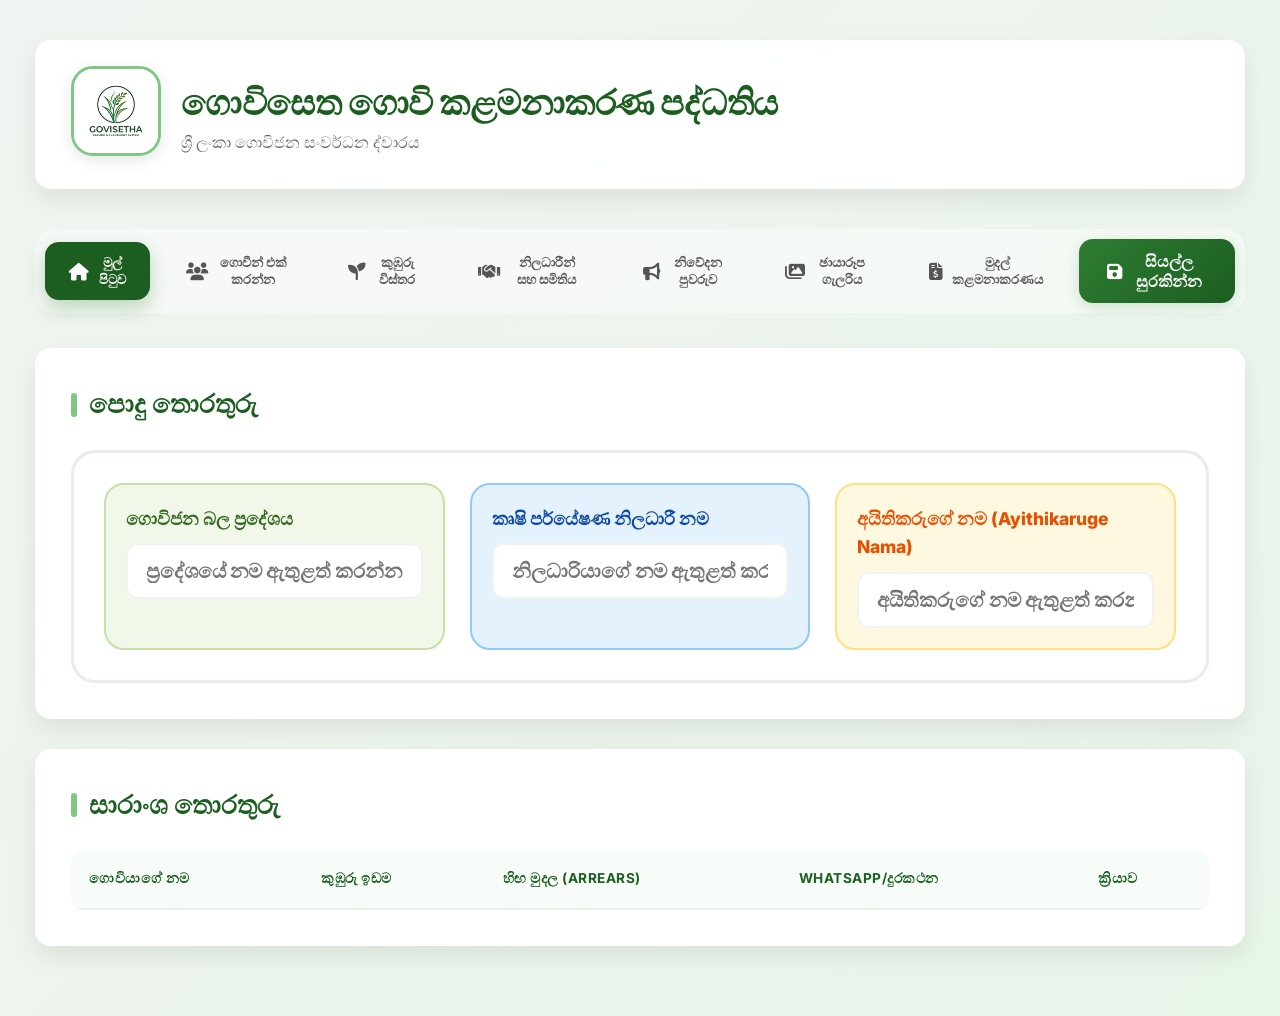
==== Farmers Detail/index.html @ 4ab50ee8 "Add files via upload" ====
<!DOCTYPE html>
<html lang="si">
<head>
  <meta charset="UTF-8">
  <meta name="viewport" content="width=device-width, initial-scale=1.0">
  <title>ගොවියාගේ විස්තර - Goviyage Wisthara</title>
  <link rel="stylesheet" href="style.css">
  <link rel="stylesheet" href="https://cdnjs.cloudflare.com/ajax/libs/font-awesome/6.4.0/css/all.min.css">
  <link href="https://fonts.googleapis.com/css2?family=Inter:wght@400;600;700&family=Noto+Sans+Sinhala:wght@400;700&display=swap" rel="stylesheet">
  <link rel="icon" id="dynamic-favicon" href="logo.png">
  <link rel="manifest" href="manifest.json">
  <meta name="apple-mobile-web-app-capable" content="yes">
  <meta name="apple-mobile-web-app-status-bar-style" content="black-translucent">
  <meta name="theme-color" content="#1b5e20">
  <link rel="apple-touch-icon" href="logo.png">
  <style>
    body { font-family: 'Inter', 'Noto Sans Sinhala', sans-serif; }
  </style>
</head>
<body>
  <div class="container">
    <header>
      <div class="logo-section">
        <label for="logo-upload" style="cursor: pointer;">
          <img id="logo-preview" src="logo.png" alt="Logo">
          <input type="file" id="logo-upload" accept="image/*" style="display: none;">
        </label>
        <div class="header-info">
          <h1 id="header-title">ගොවිසෙත ගොවි කළමනාකරණ පද්ධතිය</h1>
          <p>ශ්‍රී ලංකා ගොවිජන සංවර්ධන ද්වාරය</p>
        </div>
      </div>
      <div class="header-right" id="header-action-area">
      </div>
    </header>

    <nav>
      <button class="nav-btn active" data-section="home"><i class="fas fa-home"></i> මුල් පිටුව</button>
      <button class="nav-btn" data-section="farmers"><i class="fas fa-users"></i> ගොවීන් එක් කරන්න</button>
      <button class="nav-btn" data-section="paddy"><i class="fas fa-seedling"></i> කුඹුරු විස්තර</button>
      <button class="nav-btn" data-section="society"><i class="fas fa-handshake"></i> නිලධාරීන් සහ සමිතිය</button>
      <button class="nav-btn" data-section="notices"><i class="fas fa-bullhorn"></i> නිවේදන පුවරුව</button>
      <button class="nav-btn" data-section="gallery"><i class="fas fa-images"></i> ඡායාරූප ගැලරිය</button>
      <button class="nav-btn" data-section="finance"><i class="fas fa-file-invoice-dollar"></i> මුදල් කළමනාකරණය</button>
      <button id="save-all-btn" class="btn-primary save-nav-btn"><i class="fas fa-save"></i> සියල්ල සුරකින්න</button>
    </nav>

    <!-- Home Section -->
    <section id="home" class="section active">
      <div class="card">
        <h2>පොදු තොරතුරු</h2>
        <div class="form-grid info-highlight-grid">
          <div class="form-group highlight-box area-box">
            <label class="color-label">ගොවිජන බල ප්‍රදේශය</label>
            <input type="text" id="area-input" class="color-input" placeholder="ප්‍රදේශයේ නම ඇතුළත් කරන්න">
          </div>
          <div class="form-group highlight-box officer-box">
            <label class="color-label">කෘෂි පර්යේෂණ නිලධාරී නම</label>
            <input type="text" id="officer-name" class="color-input" placeholder="නිලධාරියාගේ නම ඇතුළත් කරන්න">
          </div>
          <div class="form-group highlight-box owner-box">
            <label class="color-label">අයිතිකරුගේ නම (Ayithikaruge Nama)</label>
            <input type="text" id="owner-name" class="color-input" placeholder="අයිතිකරුගේ නම ඇතුළත් කරන්න">
          </div>
        </div>
      </div>
      <div class="card">
        <h2>සාරාංශ තොරතුරු</h2>
        <table id="summary-table">
          <thead>
            <tr>
              <th>ගොවියාගේ නම</th>
              <th>කුඹුරු ඉඩම</th>
              <th>හිඟ මුදල (Arrears)</th>
              <th>WhatsApp/දුරකථන</th>
              <th>ක්‍රියාව</th>
            </tr>
          </thead>
          <tbody id="summary-list">
            <!-- Summary rows will be added here -->
          </tbody>
        </table>
      </div>
    </section>

    <!-- Farmers Management Section -->
    <section id="farmers" class="section">
      <div class="card">
        <h2><i class="fas fa-search"></i> ගොවීන් සොයන්න (සොයා බැලීම)</h2>
        <div class="form-group">
          <label>ගොවියාගේ නම, හැඳුනුම්පත් අංකය හෝ කුඹුරේ නම ඇතුළත් කරන්න</label>
          <div style="position: relative;">
            <input type="text" id="farmer-search" placeholder="සෙවීමට මෙහි ටයිප් කරන්න...">
            <div id="search-results" class="search-suggestions" style="display: none;"></div>
          </div>
        </div>
      </div>
      <div class="card">
        <h2 id="form-title">ගොවි විස්තර පෝරමය</h2>
        <form id="farmer-form">
          <input type="hidden" id="f-id">
          <div class="form-grid">
            <div class="form-group">
              <label>ගොවියාගේ නම (Nama)</label>
              <input type="text" id="f-name" required placeholder="සම්පූර්ණ නම">
            </div>
            <div class="form-group">
              <label>උපන් දිනය (Upandinaya)</label>
              <input type="date" id="f-dob" required>
            </div>
            <div class="form-group">
              <label>හැඳුනුම්පත් අංකය (Hadunumpath ankaya)</label>
              <input type="text" id="f-nic" required placeholder="NIC අංකය">
            </div>
            <div class="form-group">
              <label>ලිපිනය (Lipinaya)</label>
              <input type="text" id="f-address" required placeholder="නිවසේ ලිපිනය">
            </div>
            <div class="form-group">
              <label>WhatsApp / දුරකථන අංකය (ප්‍රධාන)</label>
              <input type="tel" id="f-tel-main" required placeholder="07xxxxxxxx">
            </div>
            <div class="form-group">
              <label>විකල්ප දුරකථන අංක 1</label>
              <input type="tel" id="f-tel-1" placeholder="ඇත්නම් පමණක්">
            </div>
            <div class="form-group">
              <label>වාර්ෂික සමාජික ගාස්තුව (Rs.)</label>
              <input type="number" id="f-membership-fee" value="120" placeholder="උදා: 120">
            </div>
            <div class="form-group" style="grid-column: span 2;">
              <label>ගෙවූ වසරවල් (කොමා මගින් වෙන් කරන්න)</label>
              <input type="text" id="f-paid-years" placeholder="උදා: 2022, 2023, 2024">
            </div>
            <div class="form-group" style="grid-column: span 1;">
              <label>බැංකුවේ නම</label>
              <input type="text" id="f-bank-name" placeholder="බැංකුවේ නම">
            </div>
            <div class="form-group">
              <label>බැංකු ශාඛාව (Shakawa)</label>
              <input type="text" id="f-bank-branch" placeholder="ශාඛාව">
            </div>
            <div class="form-group">
              <label>ගිණුම් අංකය (Ginum ankaya)</label>
              <input type="text" id="f-bank-acc" placeholder="ගිණුම් අංකය">
            </div>
            <div class="form-group">
              <label>බැංකු හැඳුනුම් අංකය</label>
              <input type="text" id="f-bank-id" placeholder="Bank ID">
            </div>
          </div>
          <button type="submit" id="farmer-submit-btn" class="btn-primary" style="margin-top: 20px;"><i class="fas fa-plus"></i> ගොවි ගිණුම එක් කරන්න</button>
          <button type="button" id="clear-form-btn" class="btn-primary" style="margin-top: 20px; background: #666; display: none;"><i class="fas fa-times"></i> පිරිසිදු කරන්න</button>
        </form>
      </div>
    </section>

    <!-- Paddy Fields Section -->
    <section id="paddy" class="section">
      <div class="card">
        <h2>කුඹුරු ඉඩම් තොරතුරු</h2>
        <div class="form-grid">
           <div class="form-group">
              <label>ගොවියා තෝරන්න</label>
              <select id="paddy-farmer-select">
                <option value="">ගොවියෙකු තෝරන්න</option>
              </select>
            </div>
            <div class="form-group">
              <label>කුඹුරේ නම (Kubure Nama)</label>
              <input type="text" id="p-name" placeholder="කුඹුරේ නම ඇතුළත් කරන්න">
            </div>
            <div class="form-group">
              <label>ප්‍රමාණය (Kubure Pramanaya)</label>
              <input type="text" id="p-size" placeholder="උදා: අක්කර 2">
            </div>
            <div class="form-group">
              <label>වී වර්ගය (Wee wargaya)</label>
              <input type="text" id="p-variety" placeholder="උදා: කීරි සම්බා">
            </div>
        </div>
        <button id="add-paddy-btn" class="btn-primary" style="margin-top: 20px;"><i class="fas fa-seedling"></i> කුඹුරු විස්තර සුරකින්න</button>
      </div>
    </section>

    <!-- Society Section -->
    <section id="society" class="section">
      <div class="card">
        <h2>සමිතිය සහ නිලධාරීන්</h2>
        <div class="form-grid">
          <div class="form-group">
            <label>සභාපති (Sabhapathi) නම</label>
            <input type="text" id="soc-pres-name">
            <label>WhatsApp අංකය</label>
            <input type="tel" id="soc-pres-tel">
          </div>
          <div class="form-group">
            <label>ලේකම් (Lekam) නම</label>
            <input type="text" id="soc-sec-name">
            <label>WhatsApp අංකය</label>
            <input type="tel" id="soc-sec-tel">
          </div>
          <div class="form-group">
            <label>භාණ්ඩාගාරික (Bhamdagari) නම</label>
            <input type="text" id="soc-tre-name">
            <label>WhatsApp අංකය</label>
            <input type="tel" id="soc-tre-tel">
          </div>
        </div>
      </div>
    </section>

    <!-- Notices Section -->
    <section id="notices" class="section">
      <div class="card">
        <h2>නිවේදනයක් නිර්මාණය කරන්න (Denweem Puwaruwa)</h2>
        <div class="form-group">
          <label>පණිවිඩය</label>
          <textarea id="notice-msg" rows="4" placeholder="ගොවීන්/නිලධාරීන් සඳහා පණිවිඩයක් ලියන්න..."></textarea>
        </div>
        <div style="display: flex; gap: 10px; margin-top: 15px; flex-wrap: wrap;">
          <button id="send-all-wa" class="btn-whatsapp"><i class="fab fa-whatsapp"></i> සියල්ලන්ටම යවන්න (WhatsApp)</button>
          <button id="send-officers-wa" class="btn-whatsapp" style="background: #128C73;"><i class="fab fa-whatsapp"></i> නිලධාරීන්ට යවන්න</button>
          <button id="post-notice" class="btn-primary" style="background: #007bff;"><i class="fas fa-thumbtack"></i> පුවරුවේ පළ කරන්න</button>
        </div>
      </div>
      <div class="card">
        <h2>මෑතකදී පළ කළ නිවේදන</h2>
        <div id="notice-list" class="notice-board">
          <!-- Notices here -->
        </div>
      </div>
    </section>

    <!-- Gallery Section -->
    <section id="gallery" class="section">
      <div class="card">
        <h2>ඡායාරූප ගැලරිය (සමරු ඡායාරූප)</h2>
        <div class="form-grid">
          <div class="form-group">
            <label>ඡායාරූපය තෝරන්න</label>
            <input type="file" id="gal-photo" accept="image/*">
          </div>
          <div class="form-group">
            <label>උත්සවයේ නම (Uthsawaye Nama)</label>
            <input type="text" id="gal-event" placeholder="උත්සවයේ නම">
          </div>
          <div class="form-group">
            <label>දිනය (Dinaya)</label>
            <input type="date" id="gal-date">
          </div>
        </div>
        <button id="upload-gal-btn" class="btn-primary" style="margin-top: 20px;"><i class="fas fa-upload"></i> ගැලරියට එක් කරන්න</button>
      </div>
      <div class="gallery-grid" id="gallery-container">
        <!-- Gallery items here -->
      </div>
    </section>

    <!-- Finance Section -->
    <section id="finance" class="section">
      <div class="card">
        <h2><i class="fas fa-hand-holding-usd"></i> ආදායම් සහ වියදම් කළමනාකරණය</h2>
        <div class="form-grid">
          <div class="card" style="padding: 20px; border: 1px solid #e1e1e1;">
            <h3>ආදායම එක් කරන්න</h3>
            <div class="form-group">
              <label>මූලාශ්‍රය</label>
              <select id="inc-source">
                <option value="Fuel Tank">තෙල් ටැංකියෙන් ලැබෙන මුදල</option>
                <option value="Contract">කොන්ත්‍රාත් වලින් ලැබෙන මුදල</option>
                <option value="Membership">සමාජික මුදල්</option>
                <option value="Interest">බැංකු පොලිය</option>
                <option value="Other">වෙනත්</option>
              </select>
            </div>
            <div class="form-group">
              <label>මුදල (Rs.)</label>
              <input type="number" id="inc-amount" placeholder="0.00">
            </div>
            <div class="form-group">
              <label>දිනය</label>
              <input type="date" id="inc-date">
            </div>
            <button id="add-income-btn" class="btn-primary" style="margin-top: 10px; width: 100%;"><i class="fas fa-plus"></i> ආදායම සුරකින්න</button>
          </div>

          <div class="card" style="padding: 20px; border: 1px solid #e1e1e1;">
            <h3>වියදම එක් කරන්න</h3>
            <div class="form-group">
              <label>වර්ගය</label>
              <select id="exp-category">
                <option value="Stationery">ලිපි ද්‍රව්‍ය (Stationery)</option>
                <option value="Books">පොත් (Books)</option>
                <option value="Pens">පෑන් (Pens)</option>
                <option value="Meetings">කන්න රැස්වීම් (Kanna resweem)</option>
                <option value="Pahanmadu">පහන්මඩු</option>
                <option value="Festival">අලුත් සහල් මංගල්‍යය</option>
                <option value="Donations">ආධාර/වෙනත් වියදම්</option>
              </select>
            </div>
            <div class="form-group">
              <label>මුදල (Rs.)</label>
              <input type="number" id="exp-amount" placeholder="0.00">
            </div>
            <div class="form-group">
              <label>දිනය</label>
              <input type="date" id="exp-date">
            </div>
            <button id="add-expense-btn" class="btn-primary" style="margin-top: 10px; width: 100%; background: #c62828;"><i class="fas fa-plus"></i> වියදම සුරකින්න</button>
          </div>
        </div>
      </div>

      <div class="card">
        <h2><i class="fas fa-chart-line"></i> මූල්‍ය සාරාංශය (2022 සිට)</h2>
        <div class="form-grid" style="margin-bottom: 20px;">
          <div class="highlight-box area-box" style="text-align: center;">
            <label>මුළු ආදායම</label>
            <div id="total-income" style="font-size: 1.5rem; font-weight: 800; color: #2e7d32;">Rs. 0.00</div>
          </div>
          <div class="highlight-box owner-box" style="text-align: center; border-color: #ef9a9a !important; background: #ffebee !important;">
            <label style="color: #c62828 !important;">මුළු වියදම</label>
            <div id="total-expense" style="font-size: 1.5rem; font-weight: 800; color: #c62828;">Rs. 0.00</div>
          </div>
          <div class="highlight-box officer-box" style="text-align: center;">
            <label>වර්තමාන ශේෂය</label>
            <div id="current-balance" style="font-size: 1.5rem; font-weight: 800; color: #1565c0;">Rs. 0.00</div>
          </div>
        </div>
        
        <div style="display: flex; gap: 20px; flex-wrap: wrap;">
          <div style="flex: 1; min-width: 300px;">
            <h3>මෑතකාලීන ගනුදෙනු</h3>
            <table id="finance-table">
              <thead>
                <tr>
                  <th>දිනය</th>
                  <th>විස්තරය</th>
                  <th>වර්ගය</th>
                  <th>මුදල</th>
                  <th>ක්‍රියාව</th>
                </tr>
              </thead>
              <tbody id="finance-list">
                <!-- Transactions will be added here -->
              </tbody>
            </table>
          </div>
        </div>
      </div>
    </section>
  </div>

  <script src="script.js"></script>
</body>
</html>
---- Farmers Detail/style.css ----
:root {
  --primary-color: #1b5e20;
  --secondary-color: hwb(123 18% 50%);
  --accent-color: #81c784;
  --bg-color: #f0f4f0;
  --card-bg: rgba(255, 255, 255, 0.95);
  --text-color: #1a1a1a;
  --border-radius: 16px;
  --box-shadow: 0 10px 25px rgba(0,0,0,0.08);
  --transition: all 0.4s cubic-bezier(0.4, 0, 0.2, 1);
}

* {
  box-sizing: border-box;
  margin: 0;
  padding: 0;
  font-family: 'Outfit', 'Inter', sans-serif;
}

body {
  background-image: linear-gradient(135deg, #f0f4f0 0%, #e8f5e9 100%);
  color: var(--text-color);
  line-height: 1.6;
  min-height: 100vh;
}

.container {
  max-width: 1250px;
  margin: 0 auto;
  padding: 40px 20px;
}

header {
  display: flex;
  justify-content: space-between;
  align-items: center;
  padding: 25px 35px;
  background: var(--card-bg);
  backdrop-filter: blur(10px);
  border-radius: var(--border-radius);
  margin-bottom: 40px;
  box-shadow: var(--box-shadow);
  border: 1px solid rgba(255,255,255,0.3);
}

.logo-section {
  display: flex;
  align-items: center;
  gap: 20px;
}

#logo-preview {
  width: 90px;
  height: 90px;
  border-radius: 22px;
  object-fit: cover;
  border: 3px solid var(--accent-color);
  background: #fff;
  box-shadow: 0 4px 15px rgba(0,0,0,0.1);
  transition: var(--transition);
}

#logo-preview:hover {
  transform: scale(1.05);
}

.header-info h1 {
  color: var(--primary-color);
  font-size: 2.2rem;
  font-weight: 800;
  letter-spacing: -0.5px;
}

.header-info p {
  color: #666;
  font-size: 1rem;
  font-weight: 500;
}

nav {
  display: flex;
  gap: 12px;
  margin-bottom: 35px;
  background: rgba(255,255,255,0.5);
  padding: 10px;
  border-radius: 20px;
  width: 100%;
  align-items: center;
}

nav button {
  padding: 12px 24px;
  border: none;
  background: transparent;
  color: #555;
  border-radius: 14px;
  cursor: pointer;
  font-weight: 600;
  transition: var(--transition);
  display: flex;
  align-items: center;
  gap: 10px;
}

nav button i {
  font-size: 1.1rem;
}

nav button:hover {
  background: rgba(255,255,255,0.8);
  color: var(--primary-color);
}

nav button.active {
  background: var(--primary-color);
  color: white;
  box-shadow: 0 8px 20px rgba(46, 125, 50, 0.3);
}

.save-nav-btn {
    margin-left: auto;
    background: linear-gradient(135deg, #2e7d32 0%, #1b5e20 100%) !important;
    color: white !important;
    padding: 12px 28px !important;
    border-radius: 14px !important;
    box-shadow: 0 4px 15px rgba(46, 125, 50, 0.2) !important;
}

.save-nav-btn:hover {
    transform: translateY(-2px);
    box-shadow: 0 8px 25px rgba(46, 125, 50, 0.3) !important;
}

.section {
  display: none;
  animation: slideUp 0.6s ease;
}

@keyframes slideUp {
  from { opacity: 0; transform: translateY(30px); }
  to { opacity: 1; transform: translateY(0); }
}

.section.active {
  display: block;
}

.card {
  background: var(--card-bg);
  padding: 35px;
  border-radius: var(--border-radius);
  box-shadow: var(--box-shadow);
  margin-bottom: 30px;
  border: 1px solid rgba(255,255,255,0.4);
}

h2 {
  color: var(--primary-color);
  margin-bottom: 25px;
  font-size: 1.6rem;
  font-weight: 700;
  display: flex;
  align-items: center;
  gap: 12px;
}

h2::before {
  content: '';
  width: 6px;
  height: 24px;
  background: var(--accent-color);
  border-radius: 10px;
}

.form-grid {
  display: grid;
  grid-template-columns: repeat(auto-fit, minmax(300px, 1fr));
  gap: 25px;
}

.form-group {
  display: flex;
  flex-direction: column;
  gap: 10px;
}

label {
  font-weight: 600;
  font-size: 0.95rem;
  color: #444;
}

input, select, textarea {
  padding: 14px 18px;
  border: 2px solid #e1e1e1;
  border-radius: 12px;
  font-size: 1rem;
  transition: var(--transition);
  background: #fdfdfd;
}

input:focus, select:focus, textarea:focus {
  outline: none;
  border-color: var(--accent-color);
  background: #fff;
  box-shadow: 0 0 0 4px rgba(129, 199, 132, 0.15);
}

.btn-primary {
  background: linear-gradient(135deg, var(--primary-color) 0%, var(--secondary-color) 100%);
  color: white;
  padding: 14px 30px;
  border: none;
  border-radius: 12px;
  cursor: pointer;
  font-weight: 700;
  font-size: 1rem;
  transition: var(--transition);
  display: inline-flex;
  align-items: center;
  gap: 10px;
  box-shadow: 0 4px 15px rgba(27, 94, 32, 0.2);
}

.btn-primary:hover {
  transform: translateY(-2px);
  box-shadow: 0 8px 25px rgba(27, 94, 32, 0.3);
}

.btn-whatsapp {
  background: #25D366;
  color: white;
  padding: 10px 20px;
  text-decoration: none;
  border-radius: 12px;
  display: inline-flex;
  align-items: center;
  gap: 10px;
  font-weight: 600;
  transition: var(--transition);
}

.btn-whatsapp:hover {
  background: #128C7E;
  transform: translateY(-2px);
}

table {
  width: 100%;
  border-spacing: 0;
  margin-top: 25px;
  overflow: hidden;
  border-radius: 12px;
}

th, td {
  padding: 18px;
  text-align: left;
}

th {
  background: #f8fcf8;
  color: var(--primary-color);
  font-weight: 700;
  text-transform: uppercase;
  font-size: 0.85rem;
  letter-spacing: 0.5px;
  border-bottom: 2px solid #e8f5e9;
}

td {
  background: #fff;
  border-bottom: 1px solid #f0f0f0;
  font-weight: 500;
}

tr:last-child td {
  border-bottom: none;
}

.gallery-grid {
  display: grid;
  grid-template-columns: repeat(auto-fill, minmax(280px, 1fr));
  gap: 30px;
}

.gallery-item {
  background: white;
  border-radius: 20px;
  overflow: hidden;
  box-shadow: var(--box-shadow);
  transition: var(--transition);
  border: 1px solid rgba(0,0,0,0.05);
}

.gallery-item:hover {
  transform: translateY(-10px);
}

.gallery-item img {
  width: 100%;
  height: 220px;
  object-fit: cover;
}

.gallery-info {
  padding: 20px;
}

.gallery-info strong {
  font-size: 1.1rem;
  color: var(--primary-color);
  display: block;
  margin-bottom: 5px;
}

.notice-board {
  display: flex;
  flex-direction: column;
  gap: 20px;
}

.notice-item {
  padding: 20px;
  background: #fdfdfd;
  border-radius: 12px;
  border-left: 6px solid var(--accent-color);
  box-shadow: 0 4px 10px rgba(0,0,0,0.02);
  transition: var(--transition);
}

.notice-item:hover {
  background: #fff;
  transform: translateX(5px);
}

.notice-item small {
  color: #888;
  font-weight: 600;
  display: block;
  margin-bottom: 8px;
}

@media (max-width: 768px) {
  .header-info h1 {
    font-size: 1.6rem;
  }
  .container {
    padding: 20px 10px;
  }
  header {
    flex-direction: column;
    text-align: center;
    gap: 15px;
  }
  nav {
    flex-wrap: wrap;
  }
  .save-nav-btn {
    width: 100%;
    margin-top: 10px;
  }
}

/* Info Highlighting */
.info-highlight-grid {
    border: 3px solid rgba(27, 94, 32, 0.1);
    padding: 30px;
    border-radius: 24px;
    background: #fff;
    box-shadow: inset 0 2px 10px rgba(0,0,0,0.02);
}

.highlight-box {
    padding: 20px;
    border-radius: 20px;
    transition: var(--transition);
    border-width: 2px !important;
    border-style: solid !important;
}

.highlight-box:hover {
    transform: translateY(-5px);
    box-shadow: 0 10px 20px rgba(0,0,0,0.05);
}

.area-box { background: #f1f8e9; border-color: #c5e1a5; }
.officer-box { background: #e3f2fd; border-color: #90caf9; }
.owner-box { background: #fff8e1; border-color: #ffe082; }

.color-label {
    color: #33691e !important;
    font-weight: 800 !important;
    font-size: 1.1rem !important;
    text-shadow: 0 1px 2px rgba(0,0,0,0.04);
}

.officer-box .color-label { color: #0d47a1 !important; }
.owner-box .color-label { color: #e65100 !important; }

.color-input {
    font-weight: 800 !important;
    font-size: 1.25rem !important;
    color: #1b5e20 !important;
    background: white !important;
    border: 2px solid rgba(0,0,0,0.05) !important;
}

.officer-box .color-input { color: #1565c0 !important; }
.owner-box .color-input { color: #d84315 !important; }

/* Gallery Delete Button */
.gallery-item {
    position: relative;
}

.delete-gal-btn {
    position: absolute;
    top: 15px;
    right: 15px;
    background: #f44336;
    color: white;
    border: none;
    width: 40px;
    height: 40px;
    border-radius: 12px;
    cursor: pointer;
    opacity: 0;
    transition: var(--transition);
    z-index: 10;
    box-shadow: 0 4px 10px rgba(0,0,0,0.2);
    display: flex;
    align-items: center;
    justify-content: center;
    font-size: 1.2rem;
}

.gallery-item:hover .delete-gal-btn {
    opacity: 1;
}

.delete-gal-btn:hover {
    background: #d32f2f;
    transform: scale(1.1) rotate(90deg);
}
/* Search Suggestions */
.search-suggestions {
    position: absolute;
    top: 100%;
    left: 0;
    right: 0;
    background: white;
    border-radius: 12px;
    box-shadow: 0 10px 25px rgba(0,0,0,0.1);
    z-index: 100;
    max-height: 250px;
    overflow-y: auto;
    border: 1px solid #e1e1e1;
    margin-top: 5px;
}

.search-item {
    padding: 12px 18px;
    cursor: pointer;
    border-bottom: 1px solid #f0f0f0;
    transition: background 0.2s;
}

.search-item:last-child {
    border-bottom: none;
}

.search-item:hover {
    background: #f1f8e9;
}

.search-item strong {
    display: block;
    color: var(--primary-color);
}

.search-item small {
    color: #666;
}

.search-item .field-info {
    font-size: 0.8rem;
    color: #2e7d32;
    background: #e8f5e9;
    padding: 2px 6px;
    border-radius: 4px;
    margin-top: 4px;
    display: inline-block;
}
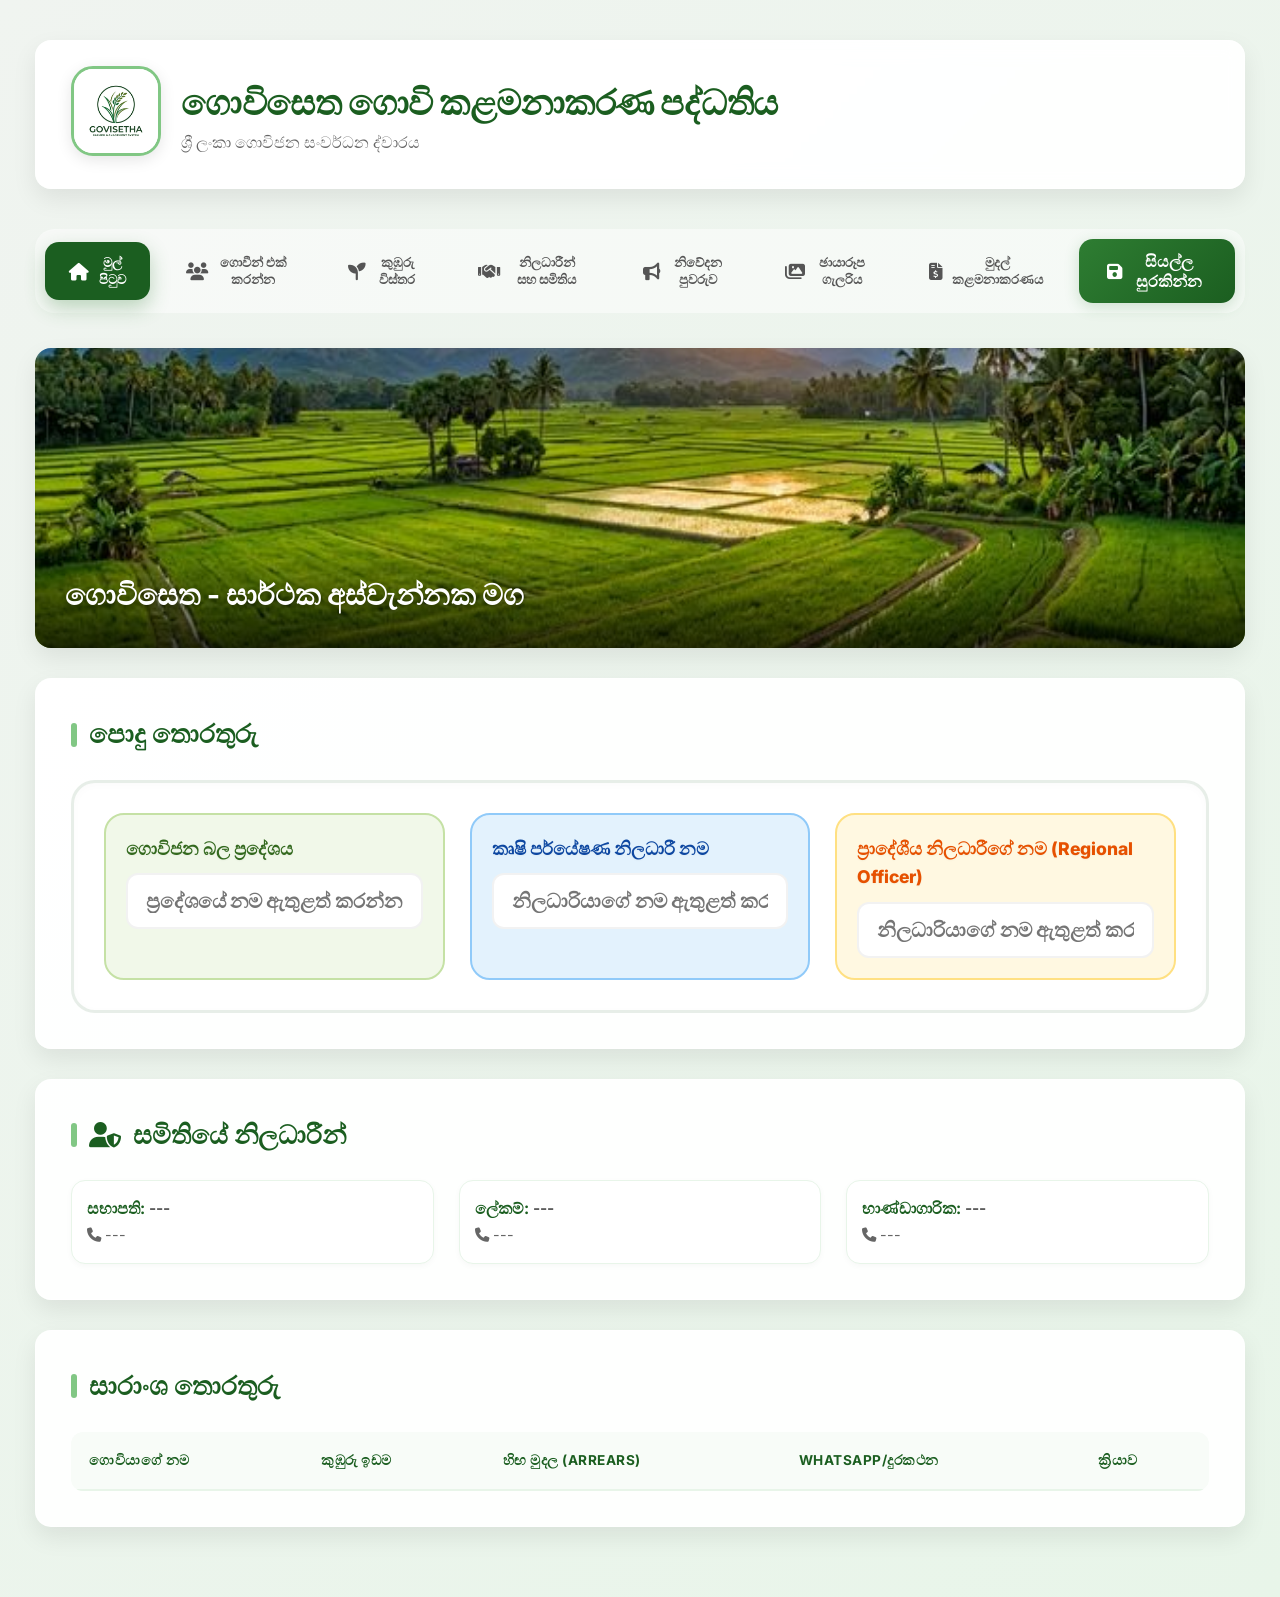
==== commit bb377265: "Add files via upload" ====
--- a/Farmers Detail/index.html
+++ b/Farmers Detail/index.html
@@ -47,6 +47,12 @@
 
     <!-- Home Section -->
     <section id="home" class="section active">
+      <div class="hero-section">
+        <img src="paddy_field.png" alt="Paddy Field" class="hero-img">
+        <div class="hero-overlay">
+          <h2>ගොවිසෙත - සාර්ථක අස්වැන්නක මග</h2>
+        </div>
+      </div>
       <div class="card">
         <h2>පොදු තොරතුරු</h2>
         <div class="form-grid info-highlight-grid">
@@ -59,9 +65,15 @@
             <input type="text" id="officer-name" class="color-input" placeholder="නිලධාරියාගේ නම ඇතුළත් කරන්න">
           </div>
           <div class="form-group highlight-box owner-box">
-            <label class="color-label">අයිතිකරුගේ නම (Ayithikaruge Nama)</label>
-            <input type="text" id="owner-name" class="color-input" placeholder="අයිතිකරුගේ නම ඇතුළත් කරන්න">
-          </div>
+            <label class="color-label">ප්‍රාදේශීය නිලධාරීගේ නම (Regional Officer)</label>
+            <input type="text" id="owner-name" class="color-input" placeholder="නිලධාරියාගේ නම ඇතුළත් කරන්න">
+          </div>
+        </div>
+      </div>
+      <div class="card">
+        <h2><i class="fas fa-user-shield"></i> සමිතියේ නිලධාරීන්</h2>
+        <div id="officers-summary" class="form-grid">
+           <!-- Officers will be listed here with WhatsApp -->
         </div>
       </div>
       <div class="card">
--- a/Farmers Detail/style.css
+++ b/Farmers Detail/style.css
@@ -9,6 +9,55 @@
   --box-shadow: 0 10px 25px rgba(0,0,0,0.08);
   --transition: all 0.4s cubic-bezier(0.4, 0, 0.2, 1);
 }
+
+.hero-section {
+    position: relative;
+    width: 100%;
+    height: 300px;
+    border-radius: var(--border-radius);
+    overflow: hidden;
+    margin-bottom: 30px;
+    box-shadow: var(--box-shadow);
+}
+
+.hero-img {
+    width: 100%;
+    height: 100%;
+    object-fit: cover;
+}
+
+.hero-overlay {
+    position: absolute;
+    bottom: 0;
+    left: 0;
+    right: 0;
+    padding: 30px;
+    background: linear-gradient(to top, rgba(0,0,0,0.7), transparent);
+    color: white;
+}
+
+.hero-overlay h2 {
+    color: white !important;
+    font-size: 1.8rem;
+    margin: 0;
+    text-shadow: 0 2px 4px rgba(0,0,0,0.3);
+}
+
+.hero-overlay h2::before { display: none; }
+
+.officer-item {
+    background: #fff;
+    padding: 15px;
+    border-radius: 14px;
+    display: flex;
+    justify-content: space-between;
+    align-items: center;
+    border: 1px solid #e8f5e9;
+    box-shadow: 0 2px 6px rgba(0,0,0,0.03);
+}
+
+.officer-info b { color: var(--primary-color); }
+.officer-info span { font-size: 0.9rem; color: #666; }
 
 * {
   box-sizing: border-box;
